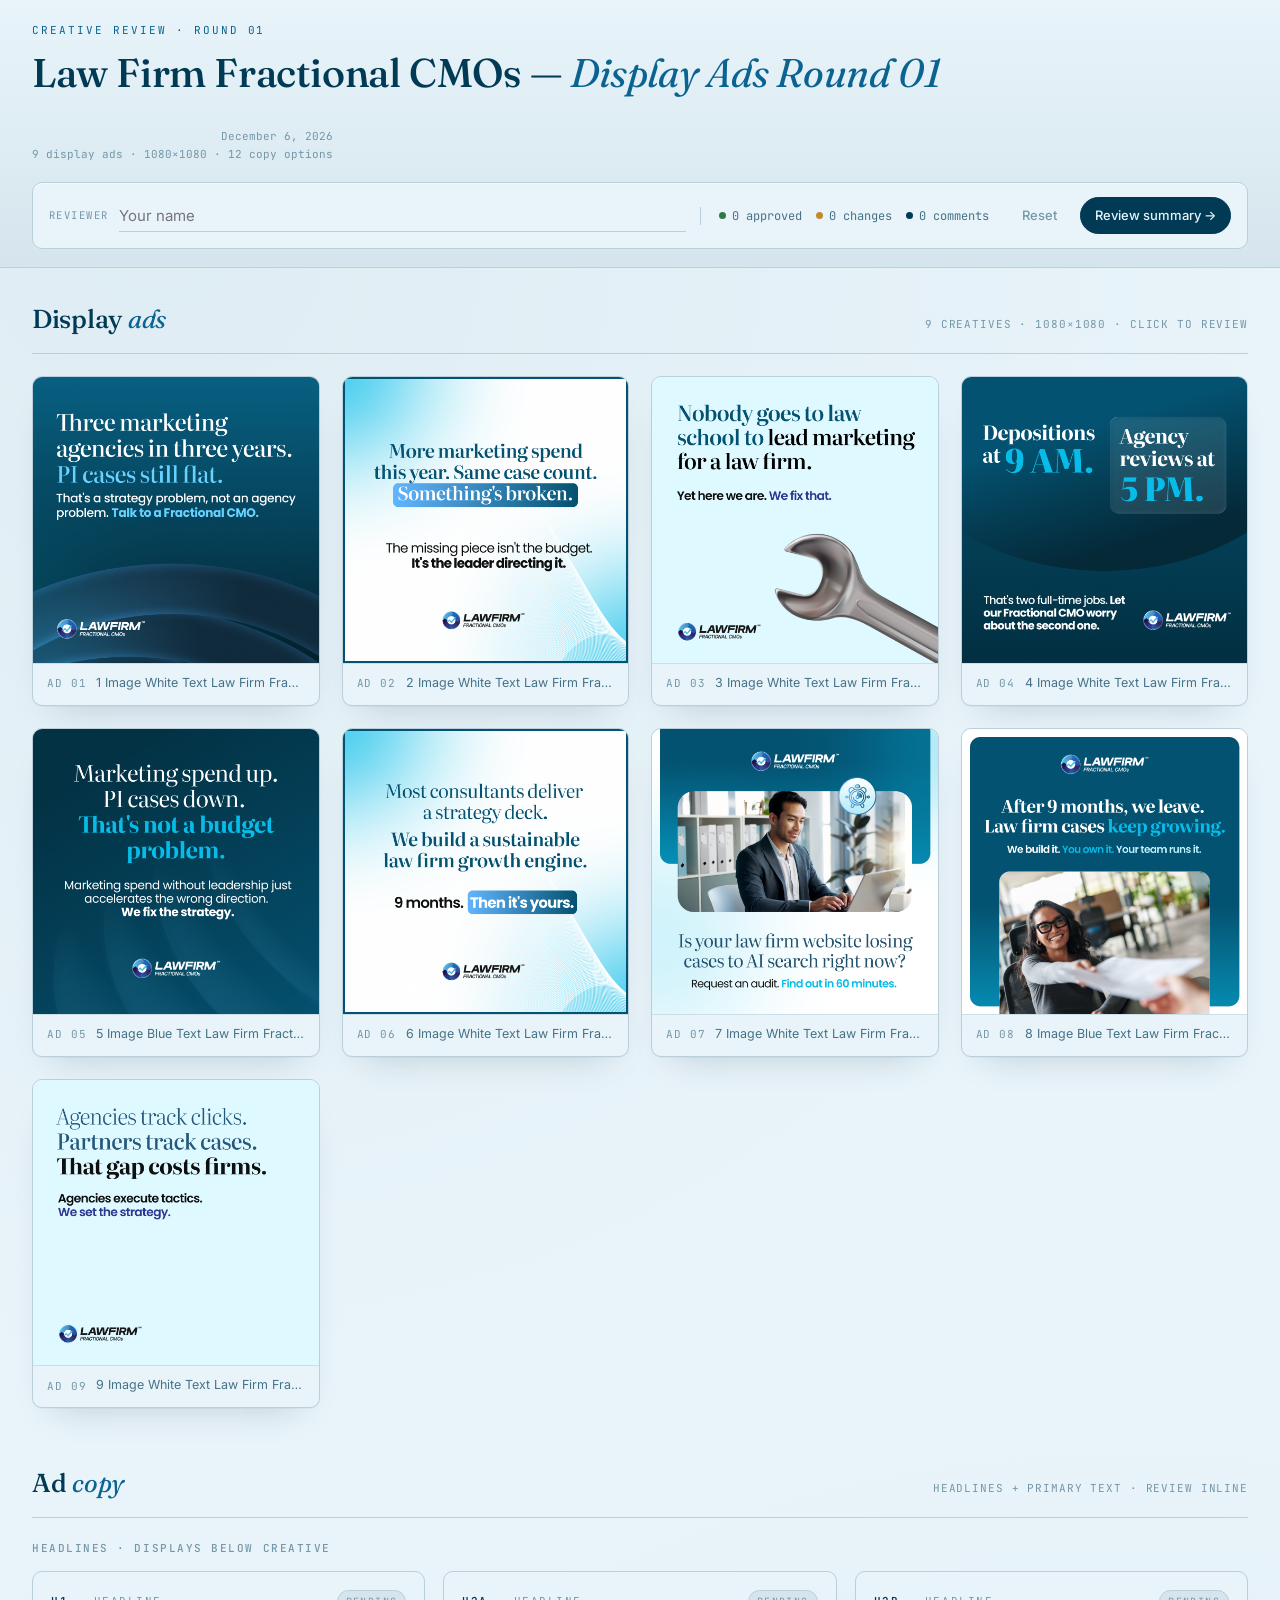
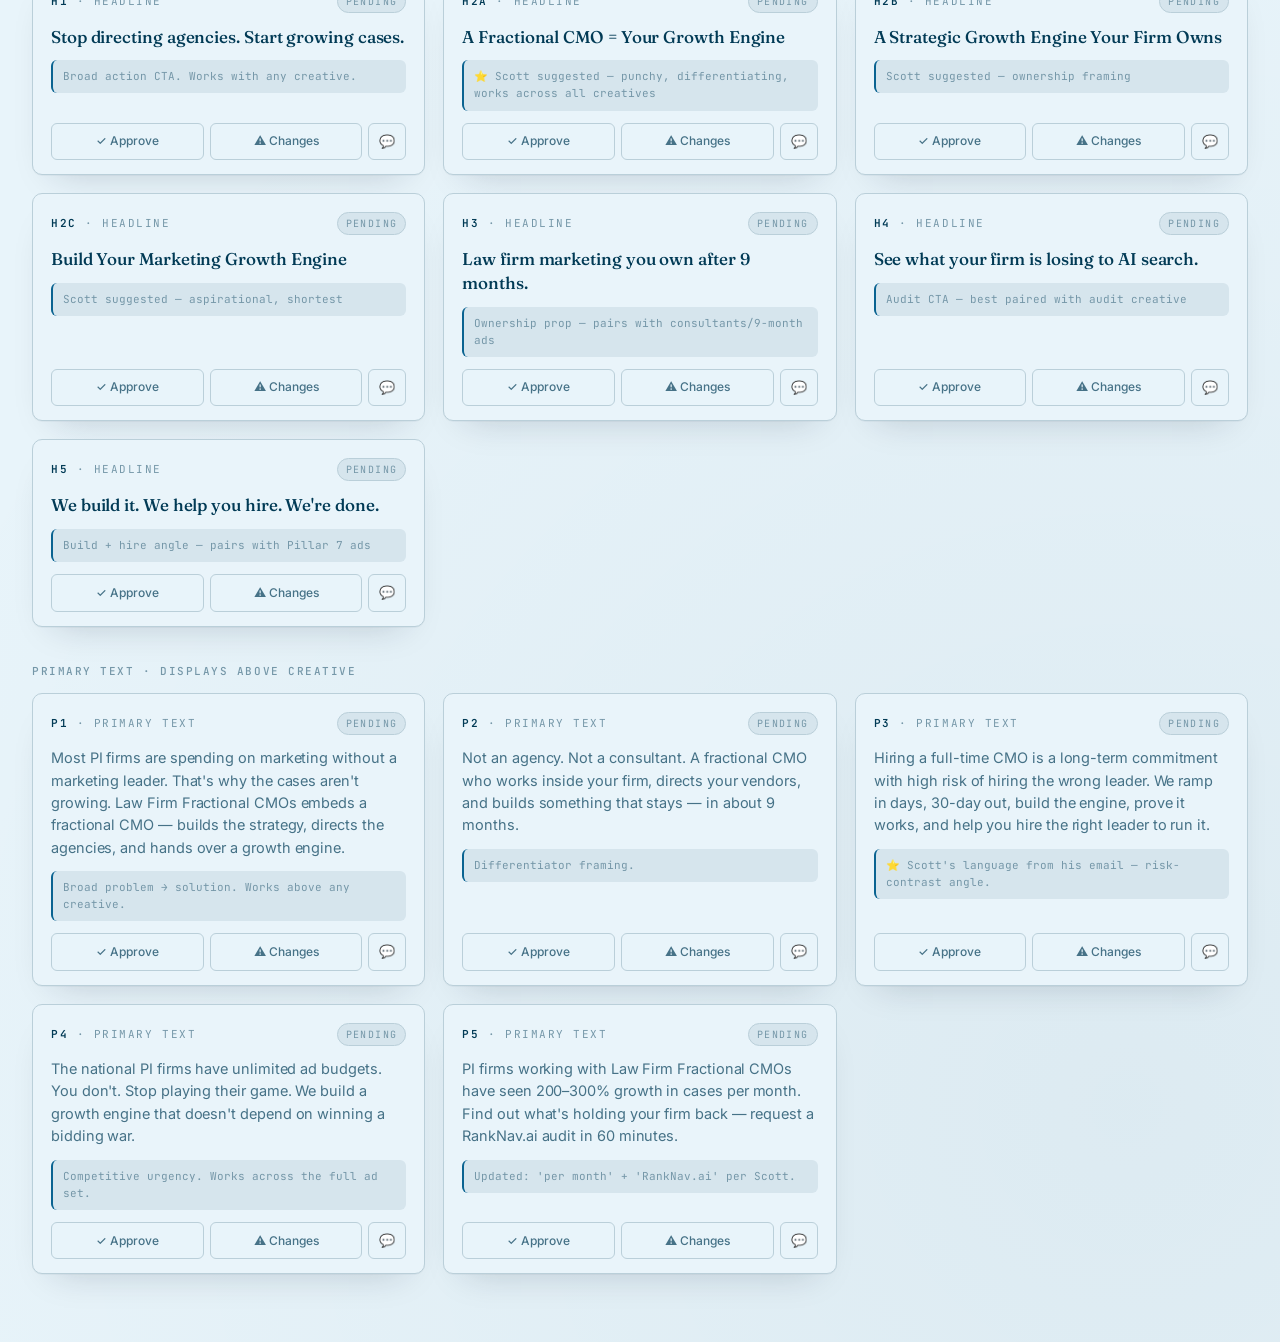
==== Law Firm CMO review page/law-firm-cmo-review-index.html @ 0be4fa4f "Add files via upload" ====
<!doctype html>
<html lang="en">
<head>
<meta charset="utf-8" />
<meta name="viewport" content="width=device-width,initial-scale=1" />
<title>Law Firm Fractional CMOs — Display Ads Round 01 · Creative Review</title>
<link rel="preconnect" href="https://fonts.googleapis.com">
<link rel="preconnect" href="https://fonts.gstatic.com" crossorigin>
<link href="https://fonts.googleapis.com/css2?family=Fraunces:opsz,wght@9..144,400;9..144,500;9..144,600;9..144,700&family=Inter:wght@400;500;600;700&family=JetBrains+Mono:wght@400;500&display=swap" rel="stylesheet">
<link rel="stylesheet" href="tokens.css" />
<style>
  *, *::before, *::after { box-sizing: border-box; }
  html, body { margin: 0; padding: 0; }
  body {
    font-family: var(--font-body);
    color: var(--ink);
    background: var(--bg);
    background-image:
      radial-gradient(circle at 12% 8%, rgba(1,58,85,.04), transparent 40%),
      radial-gradient(circle at 88% 92%, rgba(1,58,85,.05), transparent 45%);
    min-height: 100vh;
    -webkit-font-smoothing: antialiased;
    text-rendering: optimizeLegibility;
    font-size: 15px;
    line-height: 1.5;
  }
  button { font: inherit; color: inherit; cursor: pointer; }
  input, textarea, button { font-family: inherit; }

  /* ─────────────── Header ─────────────── */
  .topbar {
    border-bottom: 1px solid var(--line);
    background: linear-gradient(var(--paper), var(--paper-deep));
    position: sticky; top: 0; z-index: 20;
    backdrop-filter: saturate(120%);
  }
  .topbar-inner {
    max-width: 1280px; margin: 0 auto;
    padding: 22px 32px 18px;
    display: flex; flex-direction: column; gap: 18px;
  }
  .brand-row { display: flex; align-items: baseline; justify-content: space-between; gap: 24px; flex-wrap: wrap; }
  .eyebrow {
    font-family: var(--font-mono);
    font-size: 11px;
    letter-spacing: 0.18em;
    text-transform: uppercase;
    color: var(--teal);
    margin: 0;
  }
  .brand-row h1 {
    font-family: var(--font-display);
    font-weight: 500;
    font-size: clamp(28px, 3.2vw, 40px);
    letter-spacing: -0.01em;
    margin: 4px 0 0;
    color: var(--ink);
  }
  .brand-row h1 em {
    font-style: italic;
    color: var(--teal);
    font-weight: 400;
  }
  .meta {
    font-family: var(--font-mono);
    font-size: 11px;
    color: var(--ink-mute);
    text-align: right;
    line-height: 1.7;
  }
  .meta span { display: block; }

  .reviewer-bar {
    display: flex; gap: 14px; align-items: center;
    flex-wrap: wrap;
    padding: 14px 16px;
    background: var(--surface);
    border: 1px solid var(--line);
    border-radius: var(--radius);
    box-shadow: 0 1px 0 rgba(255,255,255,.5) inset;
  }
  .field {
    display: flex; align-items: center; gap: 10px;
    flex: 1 1 240px; min-width: 0;
  }
  .field label {
    font-family: var(--font-mono);
    font-size: 10.5px;
    letter-spacing: .14em;
    text-transform: uppercase;
    color: var(--ink-mute);
    white-space: nowrap;
  }
  .field input {
    flex: 1; min-width: 0;
    border: 0; outline: 0;
    background: transparent;
    border-bottom: 1px solid var(--line);
    padding: 6px 0;
    font-size: 15px;
    color: var(--ink);
    transition: border-color .15s;
  }
  .field input:focus { border-color: var(--teal); }

  .totals {
    display: flex; align-items: center; gap: 14px;
    font-family: var(--font-mono);
    font-size: 12px;
    color: var(--ink-soft);
    padding: 0 4px;
    border-left: 1px solid var(--line);
    padding-left: 18px;
    flex-wrap: wrap;
  }
  .totals .dot {
    display: inline-block; width: 7px; height: 7px; border-radius: 50%;
    margin-right: 6px; vertical-align: 1px;
  }
  .totals .t-approved .dot { background: var(--status-approved); }
  .totals .t-changes  .dot { background: var(--status-changes); }
  .totals .t-comments .dot { background: var(--ink); }

  .actions { display: flex; gap: 8px; }
  .btn {
    border: 1px solid var(--line);
    background: var(--surface);
    color: var(--ink);
    padding: 8px 14px;
    border-radius: 999px;
    font-size: 13px;
    font-weight: 500;
    transition: background .15s, border-color .15s, transform .05s;
    display: inline-flex; align-items: center; gap: 6px;
  }
  .btn:hover { background: var(--paper-deep); border-color: var(--ink-faint); }
  .btn:active { transform: translateY(1px); }
  .btn.btn-primary {
    background: var(--ink);
    color: var(--paper);
    border-color: var(--ink);
  }
  .btn.btn-primary:hover { background: color-mix(in srgb, var(--ink) 85%, white 15%); }
  .btn.btn-ghost {
    background: transparent;
    border-color: transparent;
    color: var(--ink-mute);
  }
  .btn.btn-ghost:hover { color: var(--ink); background: var(--paper-deep); }

  /* ─────────────── Section headers ─────────────── */
  main { max-width: 1280px; margin: 0 auto; padding: 32px; }
  .section { margin-bottom: 56px; }
  .section:last-child { margin-bottom: 0; }
  .section-head {
    display: flex; align-items: baseline; justify-content: space-between;
    gap: 16px;
    margin-bottom: 22px;
    padding-bottom: 14px;
    border-bottom: 1px solid var(--line);
  }
  .section-head h2 {
    font-family: var(--font-display);
    font-weight: 500;
    font-size: 26px;
    letter-spacing: -0.01em;
    margin: 0;
    color: var(--ink);
  }
  .section-head h2 em { font-style: italic; color: var(--teal); font-weight: 400; }
  .section-head .section-meta {
    font-family: var(--font-mono);
    font-size: 11px;
    color: var(--ink-mute);
    letter-spacing: .08em;
    text-transform: uppercase;
  }
  .subhead {
    font-family: var(--font-mono);
    font-size: 11px;
    letter-spacing: .14em;
    text-transform: uppercase;
    color: var(--ink-mute);
    margin: 0 0 14px;
    font-weight: 500;
  }

  /* ─────────────── Ad grid ─────────────── */
  .grid {
    display: grid;
    grid-template-columns: repeat(auto-fill, minmax(260px, 1fr));
    gap: 22px;
  }
  .card {
    position: relative;
    background: var(--surface);
    border: 1px solid var(--line);
    border-radius: var(--radius);
    overflow: hidden;
    cursor: pointer;
    transition: transform .15s, box-shadow .2s, border-color .15s;
    box-shadow: var(--shadow-card);
  }
  .card:hover { transform: translateY(-2px); border-color: var(--ink-faint); box-shadow: 0 1px 0 rgba(1,58,85,.04), 0 26px 50px -22px rgba(1,58,85,.32); }
  .card .thumb {
    aspect-ratio: 1 / 1;
    background: var(--paper-deep);
    display: block;
    width: 100%;
    object-fit: cover;
  }
  .card .meta-row {
    padding: 10px 14px 12px;
    display: flex; align-items: center; justify-content: space-between;
    gap: 10px;
    border-top: 1px solid var(--line-soft);
  }
  .card .ad-id {
    font-family: var(--font-mono);
    font-size: 11px;
    color: var(--ink-mute);
    letter-spacing: .08em;
  }
  .card .ad-name {
    font-size: 12.5px;
    color: var(--ink-soft);
    overflow: hidden; text-overflow: ellipsis; white-space: nowrap;
    flex: 1;
  }

  .pill {
    position: absolute; top: 10px; right: 10px;
    z-index: 2;
    padding: 5px 10px 5px 9px;
    font-family: var(--font-mono);
    font-size: 10.5px;
    letter-spacing: .12em;
    font-weight: 500;
    border-radius: 999px;
    text-transform: uppercase;
    background: rgba(255,255,255,.92);
    color: var(--ink-mute);
    border: 1px solid rgba(1,58,85,.1);
    backdrop-filter: blur(6px);
    display: inline-flex; align-items: center; gap: 5px;
    box-shadow: 0 2px 8px rgba(1,58,85,.08);
  }
  .pill[data-status="approved"] {
    background: var(--status-approved);
    color: #fff;
    border-color: transparent;
  }
  .pill[data-status="changes"] {
    background: var(--status-changes);
    color: #fff;
    border-color: transparent;
  }
  .pill.pill-comments {
    position: absolute; top: 10px; left: 10px; right: auto;
    background: var(--ink);
    color: var(--paper);
    border-color: transparent;
  }

  /* ─────────────── Copy review cards ─────────────── */
  .copy-grid {
    display: grid;
    grid-template-columns: repeat(auto-fill, minmax(360px, 1fr));
    gap: 18px;
    margin-bottom: 36px;
  }
  .copy-card {
    background: var(--surface);
    border: 1px solid var(--line);
    border-radius: var(--radius);
    padding: 18px 18px 14px;
    display: flex; flex-direction: column;
    gap: 12px;
    box-shadow: var(--shadow-card);
    position: relative;
    transition: border-color .15s, box-shadow .2s;
  }
  .copy-card:hover { border-color: var(--ink-faint); }
  .copy-card[data-status="approved"] { border-color: color-mix(in srgb, var(--status-approved) 50%, var(--line) 50%); }
  .copy-card[data-status="changes"]  { border-color: color-mix(in srgb, var(--status-changes) 60%, var(--line) 40%); }
  .copy-card .cc-head {
    display: flex; align-items: center; justify-content: space-between;
    gap: 10px;
  }
  .copy-card .cc-id {
    font-family: var(--font-mono);
    font-size: 11px;
    color: var(--ink-mute);
    letter-spacing: .14em;
    text-transform: uppercase;
  }
  .copy-card .cc-id strong {
    color: var(--ink);
    font-weight: 600;
  }
  .copy-card .cc-status-mini {
    font-family: var(--font-mono);
    font-size: 10px;
    letter-spacing: .14em;
    text-transform: uppercase;
    padding: 3px 8px;
    border-radius: 999px;
    background: var(--paper-deep);
    color: var(--ink-mute);
    border: 1px solid var(--line);
  }
  .copy-card[data-status="approved"] .cc-status-mini { background: var(--status-approved); color: #fff; border-color: transparent; }
  .copy-card[data-status="changes"] .cc-status-mini { background: var(--status-changes); color: #fff; border-color: transparent; }
  .copy-card .cc-body {
    font-family: var(--font-display);
    font-size: 17px;
    font-weight: 500;
    line-height: 1.4;
    color: var(--ink);
    margin: 0;
    letter-spacing: -0.005em;
  }
  .copy-card[data-kind="primary"] .cc-body {
    font-family: var(--font-body);
    font-size: 14.5px;
    font-weight: 400;
    line-height: 1.55;
    color: var(--ink-soft);
  }
  .copy-card .cc-note {
    font-family: var(--font-mono);
    font-size: 11px;
    color: var(--ink-mute);
    line-height: 1.55;
    padding: 8px 10px;
    background: var(--paper-deep);
    border-radius: var(--radius-sm);
    border-left: 2px solid var(--teal);
  }
  .copy-card .cc-actions {
    display: flex; gap: 6px;
    margin-top: auto;
  }
  .copy-card .cc-actions .toggle {
    flex: 1;
    padding: 8px 8px;
    font-size: 12px;
    border: 1px solid var(--line);
    border-radius: var(--radius-sm);
    background: var(--paper);
    color: var(--ink-soft);
    transition: background .15s, color .15s, border-color .15s;
  }
  .copy-card .cc-actions .toggle:hover { background: var(--paper-deep); }
  .copy-card .cc-actions .toggle.active[data-status="approved"] {
    background: var(--status-approved); color: #fff; border-color: var(--status-approved);
  }
  .copy-card .cc-actions .toggle.active[data-status="changes"] {
    background: var(--status-changes); color: #fff; border-color: var(--status-changes);
  }
  .copy-card .cc-actions .btn-comment {
    flex: 0 0 auto;
    width: 38px;
    padding: 8px 0;
    text-align: center;
    border: 1px solid var(--line);
    border-radius: var(--radius-sm);
    background: var(--paper);
    color: var(--ink-soft);
    font-size: 13px;
    position: relative;
  }
  .copy-card .cc-actions .btn-comment:hover { background: var(--paper-deep); }
  .copy-card .cc-actions .btn-comment .badge {
    position: absolute;
    top: -5px; right: -5px;
    background: var(--ink);
    color: var(--paper);
    font-family: var(--font-mono);
    font-size: 9.5px;
    width: 16px; height: 16px;
    border-radius: 50%;
    display: inline-flex; align-items: center; justify-content: center;
    font-weight: 500;
  }
  .copy-card .cc-composer {
    display: none;
    flex-direction: column;
    gap: 8px;
    margin-top: 4px;
  }
  .copy-card .cc-composer.open { display: flex; }
  .copy-card .cc-comments {
    display: flex; flex-direction: column;
    gap: 6px;
  }
  .copy-card .cc-comments:empty { display: none; }
  .copy-card .cc-comments .comment {
    background: var(--paper);
    border: 1px solid var(--line-soft);
    border-radius: var(--radius-sm);
    padding: 8px 10px;
    font-size: 12.5px;
    line-height: 1.5;
  }
  .copy-card .cc-comments .comment .by {
    font-family: var(--font-mono);
    font-size: 10px;
    letter-spacing: .1em;
    text-transform: uppercase;
    color: var(--ink-mute);
    display: flex; justify-content: space-between; gap: 8px;
    margin-bottom: 3px;
  }
  .copy-card .cc-comments .comment .by .when {
    color: var(--ink-faint);
    text-transform: none;
    letter-spacing: 0;
  }
  .copy-card .cc-comments .comment .body {
    color: var(--ink);
    white-space: pre-wrap;
    word-wrap: break-word;
  }
  .copy-card .cc-composer textarea {
    width: 100%;
    min-height: 60px;
    resize: vertical;
    border: 1px solid var(--line);
    border-radius: var(--radius-sm);
    padding: 8px 10px;
    font-size: 13px;
    color: var(--ink);
    background: var(--paper);
    outline: 0;
    font-family: inherit;
  }
  .copy-card .cc-composer textarea:focus { border-color: var(--teal); }
  .copy-card .cc-composer .cc-composer-row {
    display: flex; justify-content: space-between; align-items: center;
  }
  .copy-card .cc-composer .cc-composer-row .hint {
    font-family: var(--font-mono);
    font-size: 10px;
    color: var(--ink-faint);
  }

  /* ─────────────── Focus view ─────────────── */
  .focus-overlay {
    position: fixed; inset: 0;
    background: rgba(1,28,51,.55);
    backdrop-filter: blur(4px);
    z-index: 50;
    display: none;
    align-items: stretch; justify-content: center;
    padding: 28px;
    overflow: auto;
  }
  .focus-overlay.open { display: flex; }
  .focus {
    background: var(--surface);
    border-radius: var(--radius-lg);
    box-shadow: var(--shadow-pop);
    width: min(1180px, 100%);
    margin: auto;
    display: grid;
    grid-template-columns: 1fr 380px;
    grid-template-rows: auto 1fr;
    overflow: hidden;
    border: 1px solid var(--line);
    max-height: calc(100vh - 56px);
  }
  .focus-nav {
    grid-column: 1 / -1;
    display: flex; align-items: center; justify-content: space-between;
    padding: 14px 20px;
    border-bottom: 1px solid var(--line);
    background: var(--paper-deep);
  }
  .focus-nav .nav-title {
    font-family: var(--font-display);
    font-size: 16px;
    font-weight: 500;
  }
  .focus-nav .nav-title em { font-style: italic; color: var(--teal); font-weight: 400; }
  .focus-nav-buttons { display: flex; gap: 6px; }

  .focus-img-wrap {
    background: var(--paper-deep);
    background-image:
      linear-gradient(45deg, rgba(1,58,85,.04) 25%, transparent 25%),
      linear-gradient(-45deg, rgba(1,58,85,.04) 25%, transparent 25%),
      linear-gradient(45deg, transparent 75%, rgba(1,58,85,.04) 75%),
      linear-gradient(-45deg, transparent 75%, rgba(1,58,85,.04) 75%);
    background-size: 20px 20px;
    background-position: 0 0, 0 10px, 10px -10px, -10px 0;
    display: flex; align-items: center; justify-content: center;
    padding: 24px;
    overflow: auto;
  }
  .focus-img-wrap img {
    max-width: 100%;
    max-height: calc(100vh - 200px);
    width: auto; height: auto;
    object-fit: contain;
    border-radius: 6px;
    box-shadow: 0 14px 40px -16px rgba(1,58,85,.3);
  }

  .panel {
    width: 380px;
    border-left: 1px solid var(--line);
    background: var(--surface);
    display: flex; flex-direction: column;
    min-height: 0;
  }
  .panel-section { padding: 18px 20px; border-bottom: 1px solid var(--line-soft); }
  .panel-section h3 {
    font-family: var(--font-mono);
    font-size: 10.5px;
    letter-spacing: .14em;
    text-transform: uppercase;
    color: var(--ink-mute);
    margin: 0 0 10px;
    font-weight: 500;
  }
  .toggle-row { display: flex; gap: 8px; }
  .toggle {
    flex: 1;
    padding: 11px 10px;
    border: 1px solid var(--line);
    border-radius: var(--radius-sm);
    background: var(--paper);
    color: var(--ink-soft);
    font-size: 13px;
    font-weight: 500;
    transition: background .15s, color .15s, border-color .15s;
    text-align: center;
  }
  .toggle:hover { background: var(--paper-deep); }
  .toggle.active[data-status="approved"] {
    background: var(--status-approved); color: #fff; border-color: var(--status-approved);
  }
  .toggle.active[data-status="changes"] {
    background: var(--status-changes); color: #fff; border-color: var(--status-changes);
  }

  .comments {
    flex: 1; overflow-y: auto;
    padding: 18px 20px;
    display: flex; flex-direction: column; gap: 14px;
    border-bottom: 1px solid var(--line-soft);
  }
  .empty {
    color: var(--ink-faint);
    font-style: italic;
    font-family: var(--font-display);
    font-size: 14px;
    text-align: center;
    padding: 18px 0;
  }
  .comment {
    background: var(--paper);
    border: 1px solid var(--line-soft);
    border-radius: var(--radius-sm);
    padding: 10px 12px;
    font-size: 13.5px;
    line-height: 1.5;
    position: relative;
  }
  .comment .by {
    font-family: var(--font-mono);
    font-size: 10.5px;
    letter-spacing: .1em;
    color: var(--ink-mute);
    margin-bottom: 4px;
    text-transform: uppercase;
    display: flex; justify-content: space-between; gap: 8px;
  }
  .comment .by .when { color: var(--ink-faint); text-transform: none; letter-spacing: 0; }
  .comment .body { color: var(--ink); white-space: pre-wrap; word-wrap: break-word; }

  .composer { padding: 14px 20px 16px; }
  .composer textarea {
    width: 100%;
    min-height: 80px;
    resize: vertical;
    border: 1px solid var(--line);
    border-radius: var(--radius-sm);
    padding: 10px 12px;
    font-size: 13.5px;
    color: var(--ink);
    background: var(--paper);
    outline: 0;
    transition: border-color .15s;
    font-family: inherit;
  }
  .composer textarea:focus { border-color: var(--teal); }
  .composer-row {
    display: flex; align-items: center; justify-content: space-between;
    margin-top: 10px;
  }
  .composer-hint {
    font-family: var(--font-mono);
    font-size: 10.5px;
    color: var(--ink-faint);
    letter-spacing: .05em;
  }

  /* ─────────────── Modal (summary) ─────────────── */
  .modal-overlay {
    position: fixed; inset: 0;
    background: rgba(1,28,51,.55);
    backdrop-filter: blur(4px);
    z-index: 60;
    display: none;
    align-items: center; justify-content: center;
    padding: 28px;
  }
  .modal-overlay.open { display: flex; }
  .modal {
    background: var(--surface);
    border: 1px solid var(--line);
    border-radius: var(--radius-lg);
    box-shadow: var(--shadow-pop);
    width: min(760px, 100%);
    max-height: calc(100vh - 56px);
    display: flex; flex-direction: column;
    overflow: hidden;
  }
  .modal-head {
    padding: 22px 26px 18px;
    border-bottom: 1px solid var(--line);
    background: var(--paper-deep);
  }
  .modal-head .eyebrow { margin-bottom: 4px; }
  .modal-head h2 {
    font-family: var(--font-display);
    font-size: 28px;
    font-weight: 500;
    margin: 0;
    letter-spacing: -0.01em;
  }
  .modal-head h2 em { font-style: italic; color: var(--teal); font-weight: 400; }
  .modal-head .summary-stats {
    margin-top: 10px;
    font-family: var(--font-mono);
    font-size: 12px;
    color: var(--ink-soft);
    display: flex; gap: 18px; flex-wrap: wrap;
  }

  .modal-body {
    overflow-y: auto;
    padding: 8px 0;
    flex: 1;
  }
  .modal-subhead {
    font-family: var(--font-mono);
    font-size: 10.5px;
    letter-spacing: .14em;
    text-transform: uppercase;
    color: var(--ink-mute);
    margin: 14px 26px 4px;
    padding-top: 12px;
    border-top: 1px solid var(--line-soft);
    font-weight: 500;
  }
  .modal-subhead:first-child { border-top: 0; padding-top: 0; margin-top: 8px; }
  .summary-item {
    display: grid;
    grid-template-columns: 64px 1fr;
    gap: 16px;
    padding: 14px 26px;
    border-bottom: 1px solid var(--line-soft);
  }
  .summary-item.copy-summary {
    grid-template-columns: 1fr;
  }
  .summary-item:last-child { border-bottom: 0; }
  .summary-item .thumb-mini {
    width: 64px; height: 64px;
    border-radius: var(--radius-sm);
    object-fit: cover;
    border: 1px solid var(--line);
    background: var(--paper-deep);
  }
  .summary-item .si-head {
    display: flex; align-items: center; gap: 10px;
    margin-bottom: 6px;
    flex-wrap: wrap;
  }
  .summary-item .si-id {
    font-family: var(--font-mono);
    font-size: 11px;
    color: var(--ink-mute);
    letter-spacing: .08em;
  }
  .summary-item .si-text {
    font-size: 13.5px;
    color: var(--ink-soft);
    margin-bottom: 4px;
    font-family: var(--font-display);
    font-style: italic;
    line-height: 1.4;
  }
  .si-status {
    padding: 3px 8px;
    border-radius: 999px;
    font-family: var(--font-mono);
    font-size: 10px;
    letter-spacing: .14em;
    text-transform: uppercase;
    font-weight: 500;
  }
  .si-status[data-status="approved"] { background: var(--status-approved); color: #fff; }
  .si-status[data-status="changes"]  { background: var(--status-changes); color: #fff; }
  .si-status[data-status="pending"]  { background: var(--paper-deep); color: var(--ink-mute); border: 1px solid var(--line); }
  .si-comments {
    margin: 6px 0 0;
    padding: 0;
    list-style: none;
    display: flex; flex-direction: column; gap: 6px;
  }
  .si-comments li {
    font-size: 13px;
    color: var(--ink-soft);
    padding-left: 12px;
    border-left: 2px solid var(--teal-soft);
    line-height: 1.5;
    font-style: italic;
    font-family: var(--font-display);
  }
  .si-empty {
    color: var(--ink-faint);
    font-size: 13px;
    font-style: italic;
    font-family: var(--font-display);
  }

  .modal-foot {
    padding: 16px 26px;
    border-top: 1px solid var(--line);
    background: var(--paper-deep);
    display: flex; gap: 8px; align-items: center;
    flex-wrap: wrap;
  }
  .modal-foot .spacer { flex: 1; }

  .send-btn { position: relative; }
  .send-btn[data-state="sending"] { opacity: .8; cursor: wait; }
  .send-btn[data-state="success"] { background: var(--status-approved); border-color: var(--status-approved); color: #fff; }
  .send-btn[data-state="error"] { background: var(--red); border-color: var(--red); color: #fff; }
  .send-btn[disabled] { opacity: .4; cursor: not-allowed; }

  .toast {
    position: fixed;
    bottom: 24px; left: 50%;
    transform: translateX(-50%) translateY(20px);
    background: var(--ink);
    color: var(--paper);
    padding: 10px 16px;
    border-radius: 999px;
    font-size: 13px;
    box-shadow: var(--shadow-pop);
    opacity: 0; pointer-events: none;
    transition: opacity .2s, transform .2s;
    z-index: 100;
  }
  .toast.show { opacity: 1; transform: translateX(-50%) translateY(0); }

  /* Stack focus view under 1100px */
  @media (max-width: 1100px) {
    .focus {
      grid-template-columns: 1fr;
      max-height: none;
    }
    .panel {
      width: 100%;
      border-left: 0;
      border-top: 1px solid var(--line);
    }
    .focus-img-wrap img { max-height: 60vh; }
  }
  @media (max-width: 640px) {
    main { padding: 20px; }
    .topbar-inner { padding: 18px 20px; }
    .grid { grid-template-columns: repeat(auto-fill, minmax(160px, 1fr)); gap: 14px; }
    .totals { border-left: 0; padding-left: 0; }
    .copy-grid { grid-template-columns: 1fr; }
  }

  /* small svg icon */
  .icn { width: 14px; height: 14px; flex: none; }
</style>
</head>
<body>

<header class="topbar">
  <div class="topbar-inner">
    <div class="brand-row">
      <div>
        <p class="eyebrow">Creative Review · Round 01</p>
        <h1>Law Firm Fractional CMOs —<em> Display Ads Round 01</em></h1>
      </div>
      <div class="meta">
        <span id="meta-date"></span>
        <span>9 display ads · 1080×1080 · 12 copy options</span>
      </div>
    </div>

    <div class="reviewer-bar">
      <div class="field">
        <label for="reviewer">Reviewer</label>
        <input id="reviewer" type="text" placeholder="Your name" autocomplete="name" />
      </div>
      <div class="totals" id="totals">
        <span class="t-approved"><span class="dot"></span><span id="t-approved">0</span> approved</span>
        <span class="t-changes"><span class="dot"></span><span id="t-changes">0</span> changes</span>
        <span class="t-comments"><span class="dot"></span><span id="t-comments">0</span> comments</span>
      </div>
      <div class="actions">
        <button class="btn btn-ghost" id="btn-reset">Reset</button>
        <button class="btn btn-primary" id="btn-summary">Review summary →</button>
      </div>
    </div>
  </div>
</header>

<main>
  <section class="section">
    <div class="section-head">
      <h2>Display <em>ads</em></h2>
      <span class="section-meta">9 creatives · 1080×1080 · click to review</span>
    </div>
    <div class="grid" id="grid"></div>
  </section>

  <section class="section">
    <div class="section-head">
      <h2>Ad <em>copy</em></h2>
      <span class="section-meta">Headlines + primary text · review inline</span>
    </div>

    <h3 class="subhead">Headlines · displays below creative</h3>
    <div class="copy-grid" id="copy-grid-headlines"></div>

    <h3 class="subhead">Primary text · displays above creative</h3>
    <div class="copy-grid" id="copy-grid-primary"></div>
  </section>
</main>

<!-- Focus view -->
<div class="focus-overlay" id="focus-overlay" role="dialog" aria-modal="true" aria-labelledby="focus-title">
  <div class="focus" id="focus">
    <div class="focus-nav">
      <div class="nav-title" id="focus-title">Ad <em id="focus-count">— / —</em></div>
      <div class="focus-nav-buttons">
        <button class="btn" id="focus-prev">← Prev</button>
        <button class="btn" id="focus-all">All ads</button>
        <button class="btn" id="focus-next">Next →</button>
      </div>
    </div>
    <div class="focus-img-wrap">
      <img id="focus-img" alt="" />
    </div>
    <aside class="panel">
      <div class="panel-section">
        <h3>Status</h3>
        <div class="toggle-row">
          <button class="toggle" data-status="approved" id="toggle-approved">✓ Approve</button>
          <button class="toggle" data-status="changes"  id="toggle-changes">⚠ Request Changes</button>
        </div>
      </div>
      <div class="comments" id="comments"></div>
      <div class="composer">
        <textarea id="composer-text" placeholder="Add a comment…"></textarea>
        <div class="composer-row">
          <span class="composer-hint">⌘/Ctrl + Enter to post</span>
          <button class="btn btn-primary" id="btn-post">Post</button>
        </div>
      </div>
    </aside>
  </div>
</div>

<!-- Summary modal -->
<div class="modal-overlay" id="modal-overlay" role="dialog" aria-modal="true" aria-labelledby="modal-title">
  <div class="modal">
    <div class="modal-head">
      <p class="eyebrow">Review summary</p>
      <h2 id="modal-title">Law Firm Fractional CMOs —<em> Display Ads Round 01</em></h2>
      <div class="summary-stats" id="summary-stats"></div>
    </div>
    <div class="modal-body" id="modal-body"></div>
    <div class="modal-foot">
      <button class="btn" id="btn-download">Download .txt</button>
      <button class="btn" id="btn-copy">Copy to clipboard</button>
      <span class="spacer"></span>
      <button class="btn" id="btn-close">Close</button>
      <button class="btn btn-primary send-btn" id="btn-send" data-state="idle">Send to FlyTech</button>
    </div>
  </div>
</div>

<div class="toast" id="toast"></div>

<script>
/* ──────────────────────────────────────────────────────────
   Ad + Copy Review
   ────────────────────────────────────────────────────────── */
const PROJECT_TITLE = "Law Firm Fractional CMOs — Display Ads Round 01";
const PROJECT_SLUG  = "law-firm-fractional-cmos-display-ads";
const STORAGE_KEY   = `${PROJECT_SLUG}_review_v1`;
const REVIEWER_KEY  = `${PROJECT_SLUG}_reviewer`;

// Feedback email destination via Formsubmit.co (no secret token required)
const FEEDBACK_EMAIL = "andrew.epps@flytechinc.com";

const ADS = [
  { id: "01", src: "ads/01.png", name: "1 Image White Text Law Firm Fractional CMOs - Display Ads - 04.29.26" },
  { id: "02", src: "ads/02.png", name: "2 Image White Text Law Firm Fractional CMOs - Display Ads - 04.29.26" },
  { id: "03", src: "ads/03.png", name: "3 Image White Text Law Firm Fractional CMOs - Display Ads - 04.29.26" },
  { id: "04", src: "ads/04.png", name: "4 Image White Text Law Firm Fractional CMOs - Display Ads - 04.29.26" },
  { id: "05", src: "ads/05.png", name: "5 Image Blue Text Law Firm Fractional CMOs - Display Ads - 04.29.26" },
  { id: "06", src: "ads/06.png", name: "6 Image White Text Law Firm Fractional CMOs - Display Ads - 04.29.26" },
  { id: "07", src: "ads/07.png", name: "7 Image White Text Law Firm Fractional CMOs - Display Ads - 04.29.26" },
  { id: "08", src: "ads/08.png", name: "8 Image Blue Text Law Firm Fractional CMOs - Display Ads - 04.29.26" },
  { id: "09", src: "ads/09.png", name: "9 Image White Text Law Firm Fractional CMOs - Display Ads - 04.29.26" },
];

const COPY = [
  // Headlines
  { id: "H1",  kind: "headline", label: "H1",  text: "Stop directing agencies. Start growing cases.", note: "Broad action CTA. Works with any creative." },
  { id: "H2a", kind: "headline", label: "H2a", text: "A Fractional CMO = Your Growth Engine", note: "⭐ Scott suggested — punchy, differentiating, works across all creatives" },
  { id: "H2b", kind: "headline", label: "H2b", text: "A Strategic Growth Engine Your Firm Owns", note: "Scott suggested — ownership framing" },
  { id: "H2c", kind: "headline", label: "H2c", text: "Build Your Marketing Growth Engine", note: "Scott suggested — aspirational, shortest" },
  { id: "H3",  kind: "headline", label: "H3",  text: "Law firm marketing you own after 9 months.", note: "Ownership prop — pairs with consultants/9-month ads" },
  { id: "H4",  kind: "headline", label: "H4",  text: "See what your firm is losing to AI search.", note: "Audit CTA — best paired with audit creative" },
  { id: "H5",  kind: "headline", label: "H5",  text: "We build it. We help you hire. We're done.", note: "Build + hire angle — pairs with Pillar 7 ads" },
  // Primary text
  { id: "P1", kind: "primary", label: "P1", text: "Most PI firms are spending on marketing without a marketing leader. That's why the cases aren't growing. Law Firm Fractional CMOs embeds a fractional CMO — builds the strategy, directs the agencies, and hands over a growth engine.", note: "Broad problem → solution. Works above any creative." },
  { id: "P2", kind: "primary", label: "P2", text: "Not an agency. Not a consultant. A fractional CMO who works inside your firm, directs your vendors, and builds something that stays — in about 9 months.", note: "Differentiator framing." },
  { id: "P3", kind: "primary", label: "P3", text: "Hiring a full-time CMO is a long-term commitment with high risk of hiring the wrong leader. We ramp in days, 30-day out, build the engine, prove it works, and help you hire the right leader to run it.", note: "⭐ Scott's language from his email — risk-contrast angle." },
  { id: "P4", kind: "primary", label: "P4", text: "The national PI firms have unlimited ad budgets. You don't. Stop playing their game. We build a growth engine that doesn't depend on winning a bidding war.", note: "Competitive urgency. Works across the full ad set." },
  { id: "P5", kind: "primary", label: "P5", text: "PI firms working with Law Firm Fractional CMOs have seen 200–300% growth in cases per month. Find out what's holding your firm back — request a RankNav.ai audit in 60 minutes.", note: "Updated: 'per month' + 'RankNav.ai' per Scott." },
];

/* ───── State ───── */
let state = loadState();
let reviewer = localStorage.getItem(REVIEWER_KEY) || "";
let focusIdx = -1;

function adKey(id)  { return `ad:${id}`; }
function copyKey(id){ return `copy:${id}`; }
function allItems() {
  return [
    ...ADS.map(a => ({ key: adKey(a.id), kind: "ad", ref: a })),
    ...COPY.map(c => ({ key: copyKey(c.id), kind: "copy", ref: c })),
  ];
}

function loadState() {
  try {
    const raw = localStorage.getItem(STORAGE_KEY);
    const parsed = raw ? JSON.parse(raw) : {};
    [...ADS.map(a => adKey(a.id)), ...COPY.map(c => copyKey(c.id))].forEach(k => {
      if (!parsed[k]) parsed[k] = { status: null, comments: [] };
    });
    return parsed;
  } catch { return makeBlankState(); }
}
function makeBlankState() {
  const s = {};
  ADS.forEach(a => s[adKey(a.id)] = { status: null, comments: [] });
  COPY.forEach(c => s[copyKey(c.id)] = { status: null, comments: [] });
  return s;
}
function saveState() { localStorage.setItem(STORAGE_KEY, JSON.stringify(state)); }

/* ───── Render: header ───── */
function renderTotals() {
  let approved = 0, changes = 0, comments = 0;
  for (const id in state) {
    if (state[id].status === "approved") approved++;
    if (state[id].status === "changes")  changes++;
    comments += state[id].comments.length;
  }
  document.getElementById("t-approved").textContent = approved;
  document.getElementById("t-changes").textContent  = changes;
  document.getElementById("t-comments").textContent = comments;
}

document.getElementById("meta-date").textContent =
  new Date().toLocaleDateString(undefined, { year: "numeric", month: "long", day: "numeric" });

const reviewerInput = document.getElementById("reviewer");
reviewerInput.value = reviewer;
reviewerInput.addEventListener("input", () => {
  reviewer = reviewerInput.value.trim();
  localStorage.setItem(REVIEWER_KEY, reviewer);
  refreshSendButton();
  refreshPostButton();
});

document.getElementById("btn-reset").addEventListener("click", () => {
  if (!confirm("Reset all statuses and comments for this batch?")) return;
  state = makeBlankState();
  saveState();
  renderGrid();
  renderCopyGrids();
  renderTotals();
  if (focusIdx >= 0) renderFocus();
  toast("Review reset");
});

document.getElementById("btn-summary").addEventListener("click", openSummary);

/* ───── Render: ad grid ───── */
function renderGrid() {
  const grid = document.getElementById("grid");
  grid.innerHTML = "";
  ADS.forEach((ad, idx) => {
    const s = state[adKey(ad.id)];
    const card = document.createElement("article");
    card.className = "card";
    card.tabIndex = 0;
    card.setAttribute("data-ad-id", ad.id);

    let pillHTML = "";
    if (s.status === "approved") {
      pillHTML = `<span class="pill" data-status="approved">✓ Approved</span>`;
    } else if (s.status === "changes") {
      pillHTML = `<span class="pill" data-status="changes">⚠ Changes</span>`;
    }
    if (s.comments.length > 0) {
      pillHTML += `<span class="pill pill-comments">${s.comments.length} ${s.comments.length === 1 ? 'note' : 'notes'}</span>`;
    }

    card.innerHTML = `
      ${pillHTML}
      <img class="thumb" src="${ad.src}" alt="${escapeHtml(ad.name)}" loading="lazy" />
      <div class="meta-row">
        <span class="ad-id">AD&nbsp;${ad.id}</span>
        <span class="ad-name">${escapeHtml(ad.name)}</span>
      </div>
    `;
    card.addEventListener("click", () => openFocus(idx));
    card.addEventListener("keydown", e => {
      if (e.key === "Enter" || e.key === " ") { e.preventDefault(); openFocus(idx); }
    });
    grid.appendChild(card);
  });
}

/* ───── Render: copy grids ───── */
function renderCopyGrids() {
  renderCopyGrid("copy-grid-headlines", COPY.filter(c => c.kind === "headline"));
  renderCopyGrid("copy-grid-primary",   COPY.filter(c => c.kind === "primary"));
}

function renderCopyGrid(containerId, items) {
  const root = document.getElementById(containerId);
  root.innerHTML = "";
  items.forEach(c => {
    const s = state[copyKey(c.id)];
    const card = document.createElement("article");
    card.className = "copy-card";
    card.setAttribute("data-kind", c.kind);
    if (s.status) card.setAttribute("data-status", s.status);
    card.setAttribute("data-copy-id", c.id);

    const statusLabel = s.status === "approved" ? "Approved"
                      : s.status === "changes"  ? "Changes"
                      : "Pending";

    const commentBadge = s.comments.length > 0
      ? `<span class="badge">${s.comments.length}</span>`
      : "";

    card.innerHTML = `
      <div class="cc-head">
        <span class="cc-id"><strong>${escapeHtml(c.label)}</strong> · ${c.kind === "headline" ? "Headline" : "Primary text"}</span>
        <span class="cc-status-mini">${statusLabel}</span>
      </div>
      <p class="cc-body">${escapeHtml(c.text)}</p>
      <div class="cc-note">${escapeHtml(c.note)}</div>
      <div class="cc-comments"></div>
      <div class="cc-actions">
        <button class="toggle ${s.status === "approved" ? "active" : ""}" data-status="approved" data-action="approve">✓ Approve</button>
        <button class="toggle ${s.status === "changes" ? "active" : ""}"  data-status="changes"  data-action="changes">⚠ Changes</button>
        <button class="btn-comment" data-action="comment" title="Add comment">💬${commentBadge}</button>
      </div>
      <div class="cc-composer">
        <textarea placeholder="Add a comment about ${escapeHtml(c.label)}…"></textarea>
        <div class="cc-composer-row">
          <span class="hint">⌘/Ctrl + Enter to post</span>
          <button class="btn btn-primary" data-action="post">Post</button>
        </div>
      </div>
    `;

    // Render existing comments
    const commentsEl = card.querySelector(".cc-comments");
    s.comments.forEach(cmt => {
      const el = document.createElement("div");
      el.className = "comment";
      el.innerHTML = `
        <div class="by">
          <span>${escapeHtml(cmt.author || "Unnamed reviewer")}</span>
          <span class="when">${formatTime(cmt.ts)}</span>
        </div>
        <div class="body">${escapeHtml(cmt.text)}</div>
      `;
      commentsEl.appendChild(el);
    });

    // Wire up actions
    const approveBtn = card.querySelector('[data-action="approve"]');
    const changesBtn = card.querySelector('[data-action="changes"]');
    const commentBtn = card.querySelector('[data-action="comment"]');
    const composerEl = card.querySelector('.cc-composer');
    const ta         = composerEl.querySelector('textarea');
    const postBtn    = composerEl.querySelector('[data-action="post"]');

    approveBtn.addEventListener("click", () => toggleCopyStatus(c.id, "approved"));
    changesBtn.addEventListener("click", () => toggleCopyStatus(c.id, "changes"));
    commentBtn.addEventListener("click", () => {
      composerEl.classList.toggle("open");
      if (composerEl.classList.contains("open")) ta.focus();
    });

    const submit = () => postCopyComment(c.id, ta);
    postBtn.addEventListener("click", submit);
    ta.addEventListener("keydown", e => {
      if ((e.metaKey || e.ctrlKey) && e.key === "Enter") { e.preventDefault(); submit(); }
    });

    function refresh() {
      const hasName = !!reviewerInput.value.trim();
      postBtn.disabled = !hasName;
      postBtn.title = hasName ? "" : "Add your reviewer name above to post";
    }
    reviewerInput.addEventListener("input", refresh);
    refresh();

    root.appendChild(card);
  });
}

function toggleCopyStatus(id, st) {
  const key = copyKey(id);
  state[key].status = state[key].status === st ? null : st;
  saveState();
  renderTotals();
  renderCopyGrids();
}

function postCopyComment(id, ta) {
  const text = ta.value.trim();
  if (!text) return;
  const author = reviewerInput.value.trim();
  if (!author) {
    reviewerInput.focus();
    toast("Add your name to post a comment");
    return;
  }
  state[copyKey(id)].comments.push({ text, author, ts: Date.now() });
  saveState();
  renderTotals();
  renderCopyGrids();
}

/* ───── Focus view (ads only) ───── */
const focusOverlay = document.getElementById("focus-overlay");
function openFocus(idx) {
  focusIdx = idx;
  renderFocus();
  focusOverlay.classList.add("open");
  document.body.style.overflow = "hidden";
}
function closeFocus() {
  focusOverlay.classList.remove("open");
  document.body.style.overflow = "";
  focusIdx = -1;
}
function renderFocus() {
  const ad = ADS[focusIdx];
  const s  = state[adKey(ad.id)];
  document.getElementById("focus-img").src = ad.src;
  document.getElementById("focus-img").alt = ad.name;
  document.getElementById("focus-count").textContent = `${ad.id} · ${ad.name}`;

  ["approved", "changes"].forEach(st => {
    const btn = document.getElementById(`toggle-${st}`);
    btn.classList.toggle("active", s.status === st);
  });

  const list = document.getElementById("comments");
  list.innerHTML = "";
  if (s.comments.length === 0) {
    list.innerHTML = `<div class="empty">No comments yet — type below to add one.</div>`;
  } else {
    s.comments.forEach((c) => {
      const el = document.createElement("div");
      el.className = "comment";
      el.innerHTML = `
        <div class="by">
          <span>${escapeHtml(c.author || "Unnamed reviewer")}</span>
          <span class="when">${formatTime(c.ts)}</span>
        </div>
        <div class="body">${escapeHtml(c.text)}</div>
      `;
      list.appendChild(el);
    });
    list.scrollTop = list.scrollHeight;
  }

  document.getElementById("composer-text").value = "";
}

document.getElementById("focus-prev").addEventListener("click", () => {
  if (focusIdx > 0) { focusIdx--; renderFocus(); }
});
document.getElementById("focus-next").addEventListener("click", () => {
  if (focusIdx < ADS.length - 1) { focusIdx++; renderFocus(); }
});
document.getElementById("focus-all").addEventListener("click", closeFocus);

document.getElementById("toggle-approved").addEventListener("click", () => toggleStatus("approved"));
document.getElementById("toggle-changes").addEventListener("click",  () => toggleStatus("changes"));
function toggleStatus(st) {
  const ad = ADS[focusIdx];
  const key = adKey(ad.id);
  state[key].status = state[key].status === st ? null : st;
  saveState();
  renderTotals();
  renderGrid();
  renderFocus();
}

const composer = document.getElementById("composer-text");
document.getElementById("btn-post").addEventListener("click", postComment);
composer.addEventListener("keydown", e => {
  if ((e.metaKey || e.ctrlKey) && e.key === "Enter") {
    e.preventDefault();
    postComment();
  }
});
function postComment() {
  const text = composer.value.trim();
  if (!text) return;
  const author = reviewerInput.value.trim();
  if (!author) {
    reviewerInput.focus();
    toast("Add your name to post a comment");
    return;
  }
  const ad = ADS[focusIdx];
  state[adKey(ad.id)].comments.push({ text, author, ts: Date.now() });
  saveState();
  renderTotals();
  renderGrid();
  renderFocus();
}

function refreshPostButton() {
  const postBtn = document.getElementById("btn-post");
  const hasName = !!reviewerInput.value.trim();
  postBtn.disabled = !hasName;
  postBtn.title = hasName ? "" : "Add your reviewer name above to post";
}
reviewerInput.addEventListener("input", refreshPostButton);
refreshPostButton();

document.addEventListener("keydown", e => {
  if (focusOverlay.classList.contains("open")) {
    if (e.key === "Escape") closeFocus();
    if (e.target.tagName === "TEXTAREA" || e.target.tagName === "INPUT") return;
    if (e.key === "ArrowLeft"  && focusIdx > 0) { focusIdx--; renderFocus(); }
    if (e.key === "ArrowRight" && focusIdx < ADS.length - 1) { focusIdx++; renderFocus(); }
  }
});

focusOverlay.addEventListener("click", e => {
  if (e.target === focusOverlay) closeFocus();
});

/* ───── Summary modal ───── */
const modalOverlay = document.getElementById("modal-overlay");
function openSummary() {
  let approved = 0, changes = 0, pending = 0, comments = 0;
  allItems().forEach(({ key }) => {
    const s = state[key];
    if (s.status === "approved") approved++;
    else if (s.status === "changes") changes++;
    else pending++;
    comments += s.comments.length;
  });
  document.getElementById("summary-stats").innerHTML = `
    <span>${approved} approved</span>
    <span>${changes} changes</span>
    <span>${pending} pending</span>
    <span>${comments} comments</span>
  `;

  const body = document.getElementById("modal-body");
  body.innerHTML = "";

  // Ads
  const adsHead = document.createElement("div");
  adsHead.className = "modal-subhead";
  adsHead.textContent = "Display ads";
  body.appendChild(adsHead);
  ADS.forEach(ad => {
    const s = state[adKey(ad.id)];
    const status = s.status || "pending";
    const item = document.createElement("div");
    item.className = "summary-item";
    item.innerHTML = `
      <img class="thumb-mini" src="${ad.src}" alt="" />
      <div>
        <div class="si-head">
          <span class="si-id">AD&nbsp;${ad.id}</span>
          <span class="si-status" data-status="${status}">${status}</span>
          <span style="font-size:12.5px;color:var(--ink-soft);">${escapeHtml(ad.name)}</span>
        </div>
        ${
          s.comments.length === 0
            ? `<div class="si-empty">No comments.</div>`
            : `<ul class="si-comments">${s.comments.map(c => `<li>"${escapeHtml(c.text)}" <span style="opacity:.6;font-style:normal;font-family:var(--font-mono);font-size:10.5px;">— ${escapeHtml(c.author||'Unnamed reviewer')}</span></li>`).join("")}</ul>`
        }
      </div>
    `;
    body.appendChild(item);
  });

  // Copy
  const copyHead = document.createElement("div");
  copyHead.className = "modal-subhead";
  copyHead.textContent = "Ad copy — headlines + primary text";
  body.appendChild(copyHead);
  COPY.forEach(c => {
    const s = state[copyKey(c.id)];
    const status = s.status || "pending";
    const item = document.createElement("div");
    item.className = "summary-item copy-summary";
    item.innerHTML = `
      <div>
        <div class="si-head">
          <span class="si-id">${escapeHtml(c.label)} · ${c.kind === "headline" ? "HEADLINE" : "PRIMARY"}</span>
          <span class="si-status" data-status="${status}">${status}</span>
        </div>
        <div class="si-text">"${escapeHtml(c.text)}"</div>
        ${
          s.comments.length === 0
            ? `<div class="si-empty">No comments.</div>`
            : `<ul class="si-comments">${s.comments.map(c2 => `<li>"${escapeHtml(c2.text)}" <span style="opacity:.6;font-style:normal;font-family:var(--font-mono);font-size:10.5px;">— ${escapeHtml(c2.author||'Unnamed reviewer')}</span></li>`).join("")}</ul>`
        }
      </div>
    `;
    body.appendChild(item);
  });

  refreshSendButton();
  modalOverlay.classList.add("open");
  document.body.style.overflow = "hidden";
}
function closeSummary() {
  modalOverlay.classList.remove("open");
  document.body.style.overflow = "";
}
document.getElementById("btn-close").addEventListener("click", closeSummary);
modalOverlay.addEventListener("click", e => { if (e.target === modalOverlay) closeSummary(); });

/* ───── Plain-text export ───── */
function buildPlainText() {
  const lines = [];
  lines.push(`🎨 Creative review — ${PROJECT_TITLE}`);
  lines.push(`Reviewer: ${reviewer || "(unspecified)"} · ${new Date().toLocaleString()}`);
  let approved = 0, changes = 0, pending = 0, comments = 0;
  allItems().forEach(({ key }) => {
    const s = state[key];
    if (s.status === "approved") approved++;
    else if (s.status === "changes") changes++;
    else pending++;
    comments += s.comments.length;
  });
  lines.push(`${approved} approved · ${changes} changes · ${pending} pending · ${comments} comments`);
  lines.push("");
  lines.push("── DISPLAY ADS ────────────────────────────────");
  ADS.forEach(ad => {
    const s = state[adKey(ad.id)];
    const status = s.status || "pending";
    const emoji = status === "approved" ? "✅" : status === "changes" ? "⚠️" : "⏳";
    lines.push(`${emoji}  AD ${ad.id} — ${ad.name}  [${status.toUpperCase()}]`);
    if (s.comments.length === 0) {
      lines.push("   (no comments)");
    } else {
      s.comments.forEach(c => {
        lines.push(`   > ${c.text}  — ${c.author || "Unnamed reviewer"}`);
      });
    }
    lines.push("");
  });

  lines.push("── HEADLINES ──────────────────────────────────");
  COPY.filter(c => c.kind === "headline").forEach(c => {
    const s = state[copyKey(c.id)];
    const status = s.status || "pending";
    const emoji = status === "approved" ? "✅" : status === "changes" ? "⚠️" : "⏳";
    lines.push(`${emoji}  ${c.label} — "${c.text}"  [${status.toUpperCase()}]`);
    if (s.comments.length === 0) {
      lines.push("   (no comments)");
    } else {
      s.comments.forEach(c2 => {
        lines.push(`   > ${c2.text}  — ${c2.author || "Unnamed reviewer"}`);
      });
    }
    lines.push("");
  });

  lines.push("── PRIMARY TEXT ───────────────────────────────");
  COPY.filter(c => c.kind === "primary").forEach(c => {
    const s = state[copyKey(c.id)];
    const status = s.status || "pending";
    const emoji = status === "approved" ? "✅" : status === "changes" ? "⚠️" : "⏳";
    lines.push(`${emoji}  ${c.label} — [${status.toUpperCase()}]`);
    lines.push(`   "${c.text}"`);
    if (s.comments.length === 0) {
      lines.push("   (no comments)");
    } else {
      s.comments.forEach(c2 => {
        lines.push(`   > ${c2.text}  — ${c2.author || "Unnamed reviewer"}`);
      });
    }
    lines.push("");
  });

  return lines.join("\n");
}

document.getElementById("btn-download").addEventListener("click", () => {
  const text = buildPlainText();
  const blob = new Blob([text], { type: "text/plain" });
  const url  = URL.createObjectURL(blob);
  const a    = document.createElement("a");
  a.href = url;
  a.download = `${PROJECT_SLUG}-review-${new Date().toISOString().slice(0,10)}.txt`;
  document.body.appendChild(a); a.click(); a.remove();
  URL.revokeObjectURL(url);
  toast("Downloaded review .txt");
});

document.getElementById("btn-copy").addEventListener("click", async () => {
  const text = buildPlainText();
  try {
    await navigator.clipboard.writeText(text);
    toast("Copied to clipboard");
  } catch {
    const ta = document.createElement("textarea");
    ta.value = text;
    document.body.appendChild(ta);
    ta.select();
    document.execCommand("copy");
    ta.remove();
    toast("Copied to clipboard");
  }
});

/* ───── Slack send ───── */
const sendBtn = document.getElementById("btn-send");
function refreshSendButton() {
  const st = sendBtn.dataset.state;
  if (st === "sending" || st === "success") return;
  sendBtn.disabled = !reviewer.trim();
  sendBtn.textContent = sendBtn.disabled ? "Add reviewer name to send" : "Send to FlyTech";
}

function escMrkdwn(s) {
  return String(s == null ? "" : s)
    .replace(/&/g, "&amp;")
    .replace(/</g, "&lt;")
    .replace(/>/g, "&gt;");
}
function truncate(s, max) {
  s = String(s == null ? "" : s);
  return s.length <= max ? s : s.slice(0, max - 1) + "…";
}

function buildSlackBlocks() {
  let approved = 0, changes = 0, pending = 0, comments = 0;
  allItems().forEach(({ key }) => {
    const s = state[key];
    if (s.status === "approved") approved++;
    else if (s.status === "changes") changes++;
    else pending++;
    comments += s.comments.length;
  });

  const blocks = [];

  blocks.push({
    type: "header",
    text: {
      type: "plain_text",
      text: truncate(`🎨 Creative review — ${PROJECT_TITLE}`, 150),
      emoji: true
    }
  });
  blocks.push({
    type: "context",
    elements: [
      { type: "mrkdwn", text: `*Reviewer:* ${escMrkdwn(reviewer) || "_unspecified_"}` },
      { type: "mrkdwn", text: `*${escMrkdwn(new Date().toLocaleString())}*` },
      { type: "mrkdwn", text: `${approved} ✅ · ${changes} ⚠️ · ${pending} ⏳ · ${comments} 💬` }
    ]
  });
  blocks.push({ type: "divider" });

  // Display ads
  let adsHeaderPushed = false;
  ADS.forEach(ad => {
    const s = state[adKey(ad.id)];
    const status = s.status || "pending";
    if (status === "pending" && s.comments.length === 0) return;
    if (!adsHeaderPushed) {
      blocks.push({ type: "section", text: { type: "mrkdwn", text: "*── DISPLAY ADS ──*" } });
      adsHeaderPushed = true;
    }
    const emoji = status === "approved" ? "✅" : status === "changes" ? "⚠️" : "⏳";
    let text = `*${emoji} AD ${ad.id} — ${escMrkdwn(ad.name)}*  \`${status.toUpperCase()}\``;
    if (s.comments.length > 0) {
      const quotes = s.comments
        .map(c => `> ${escMrkdwn(c.text)} _— ${escMrkdwn(c.author || "Unnamed reviewer")}_`)
        .join("\n");
      text += `\n${quotes}`;
    }
    text = truncate(text, 3000);
    blocks.push({ type: "section", text: { type: "mrkdwn", text } });
  });

  // Headlines
  let hHeaderPushed = false;
  COPY.filter(c => c.kind === "headline").forEach(c => {
    const s = state[copyKey(c.id)];
    const status = s.status || "pending";
    if (status === "pending" && s.comments.length === 0) return;
    if (!hHeaderPushed) {
      blocks.push({ type: "section", text: { type: "mrkdwn", text: "*── HEADLINES ──*" } });
      hHeaderPushed = true;
    }
    const emoji = status === "approved" ? "✅" : status === "changes" ? "⚠️" : "⏳";
    let text = `*${emoji} ${escMrkdwn(c.label)}*  \`${status.toUpperCase()}\`\n> ${escMrkdwn(c.text)}`;
    if (s.comments.length > 0) {
      const quotes = s.comments
        .map(c2 => `• ${escMrkdwn(c2.text)} _— ${escMrkdwn(c2.author || "Unnamed reviewer")}_`)
        .join("\n");
      text += `\n${quotes}`;
    }
    text = truncate(text, 3000);
    blocks.push({ type: "section", text: { type: "mrkdwn", text } });
  });

  // Primary text
  let pHeaderPushed = false;
  COPY.filter(c => c.kind === "primary").forEach(c => {
    const s = state[copyKey(c.id)];
    const status = s.status || "pending";
    if (status === "pending" && s.comments.length === 0) return;
    if (!pHeaderPushed) {
      blocks.push({ type: "section", text: { type: "mrkdwn", text: "*── PRIMARY TEXT ──*" } });
      pHeaderPushed = true;
    }
    const emoji = status === "approved" ? "✅" : status === "changes" ? "⚠️" : "⏳";
    let text = `*${emoji} ${escMrkdwn(c.label)}*  \`${status.toUpperCase()}\`\n> ${escMrkdwn(c.text)}`;
    if (s.comments.length > 0) {
      const quotes = s.comments
        .map(c2 => `• ${escMrkdwn(c2.text)} _— ${escMrkdwn(c2.author || "Unnamed reviewer")}_`)
        .join("\n");
      text += `\n${quotes}`;
    }
    text = truncate(text, 3000);
    blocks.push({ type: "section", text: { type: "mrkdwn", text } });
  });

  if (blocks.length <= 50) return [blocks];

  const head = blocks.slice(0, 3);
  const tail = [];
  const middle = blocks.slice(3);
  const chunks = [];
  const perChunkBudget = 50 - head.length;
  for (let i = 0; i < middle.length; i += perChunkBudget) {
    const slice = middle.slice(i, i + perChunkBudget);
    if (i === 0) chunks.push([...head, ...slice]);
    else chunks.push(slice);
  }
  return chunks;
}

function buildEmailBody() {
  let approved = 0, changes = 0, pending = 0, comments = 0;
  allItems().forEach(({ key }) => {
    const s = state[key];
    if (s.status === "approved") approved++;
    else if (s.status === "changes") changes++;
    else pending++;
    comments += s.comments.length;
  });

  let lines = [];
  lines.push(`Creative Review — ${PROJECT_TITLE}`);
  lines.push(`Reviewer: ${reviewer || "unspecified"}`);
  lines.push(`Date: ${new Date().toLocaleString()}`);
  lines.push(`Summary: ${approved} approved · ${changes} needs changes · ${pending} pending · ${comments} comments`);
  lines.push("");

  // Display ads
  let adsHeader = false;
  ADS.forEach(ad => {
    const s = state[adKey(ad.id)];
    const status = s.status || "pending";
    if (status === "pending" && s.comments.length === 0) return;
    if (!adsHeader) { lines.push("── DISPLAY ADS ──"); adsHeader = true; }
    const icon = status === "approved" ? "✅" : status === "changes" ? "⚠️" : "⏳";
    lines.push(`${icon} AD ${ad.id} — ${ad.name} [${status.toUpperCase()}]`);
    s.comments.forEach(c => lines.push(`  • "${c.text}" — ${c.author || "Unnamed reviewer"}`));
  });
  if (adsHeader) lines.push("");

  // Headlines
  let hHeader = false;
  COPY.filter(c => c.kind === "headline").forEach(c => {
    const s = state[copyKey(c.id)];
    const status = s.status || "pending";
    if (status === "pending" && s.comments.length === 0) return;
    if (!hHeader) { lines.push("── HEADLINES ──"); hHeader = true; }
    const icon = status === "approved" ? "✅" : status === "changes" ? "⚠️" : "⏳";
    lines.push(`${icon} ${c.label} [${status.toUpperCase()}]: "${c.text}"`);
    s.comments.forEach(c2 => lines.push(`  • "${c2.text}" — ${c2.author || "Unnamed reviewer"}`));
  });
  if (hHeader) lines.push("");

  // Primary text
  let pHeader = false;
  COPY.filter(c => c.kind === "primary").forEach(c => {
    const s = state[copyKey(c.id)];
    const status = s.status || "pending";
    if (status === "pending" && s.comments.length === 0) return;
    if (!pHeader) { lines.push("── PRIMARY TEXT ──"); pHeader = true; }
    const icon = status === "approved" ? "✅" : status === "changes" ? "⚠️" : "⏳";
    lines.push(`${icon} ${c.label} [${status.toUpperCase()}]: "${c.text}"`);
    s.comments.forEach(c2 => lines.push(`  • "${c2.text}" — ${c2.author || "Unnamed reviewer"}`));
  });

  return lines.join("\n");
}

sendBtn.addEventListener("click", async () => {
  if (sendBtn.disabled) return;
  const cur = sendBtn.dataset.state;
  if (cur === "sending" || cur === "success") return;

  sendBtn.dataset.state = "sending";
  sendBtn.textContent = "Sending…";
  sendBtn.disabled = true;

  try {
    const body = buildEmailBody();
    const response = await fetch(`https://formsubmit.co/ajax/${FEEDBACK_EMAIL}`, {
      method: "POST",
      headers: { "Content-Type": "application/json", "Accept": "application/json" },
      body: JSON.stringify({
        _subject: `Creative Review: ${PROJECT_TITLE} — ${reviewer || "Unspecified reviewer"}`,
        message: body,
        _template: "table"
      })
    });
    const result = await response.json();
    if (!response.ok || result.success === "false") {
      throw new Error(`Formsubmit responded: ${JSON.stringify(result)}`);
    }

    sendBtn.dataset.state = "success";
    sendBtn.textContent = "Sent ✓";
    setTimeout(() => {
      sendBtn.dataset.state = "idle";
      refreshSendButton();
    }, 4000);
  } catch (err) {
    console.error(err);
    sendBtn.dataset.state = "error";
    sendBtn.textContent = "Failed — retry";
    setTimeout(() => {
      sendBtn.dataset.state = "idle";
      refreshSendButton();
    }, 3000);
  }
});

/* ───── helpers ───── */
function escapeHtml(s) {
  return String(s).replace(/[&<>"']/g, c => ({
    "&": "&amp;", "<": "&lt;", ">": "&gt;", '"': "&quot;", "'": "&#39;"
  }[c]));
}
function formatTime(ts) {
  const d = new Date(ts);
  return d.toLocaleString(undefined, { month: "short", day: "numeric", hour: "numeric", minute: "2-digit" });
}
let toastTimer;
function toast(msg) {
  const el = document.getElementById("toast");
  el.textContent = msg;
  el.classList.add("show");
  clearTimeout(toastTimer);
  toastTimer = setTimeout(() => el.classList.remove("show"), 1800);
}

/* ───── boot ───── */
renderGrid();
renderCopyGrids();
renderTotals();
refreshSendButton();
</script>
</body>
</html>
---- Law Firm CMO review page/tokens.css ----
:root {
  /* Paper-stock cream / ink-navy palette */
  --paper: #f5efe4;
  --paper-deep: #ece4d4;
  --paper-line: #d9cfba;
  --ink: #0e1c33;
  --ink-soft: #36465f;
  --ink-mute: #6b7791;
  --ink-faint: #9aa3b8;

  --teal: #1f7a78;
  --teal-soft: #2f9a96;
  --gold: #c08a2e;
  --gold-soft: #e0a94a;
  --green: #2f7a4a;
  --green-soft: #4aa46d;
  --red: #a23b2c;

  /* Roles */
  --bg: var(--paper);
  --surface: #fbf7ee;
  --surface-2: #f0e9da;
  --line: var(--paper-line);
  --line-soft: #e3dac6;

  --status-approved: var(--green);
  --status-changes: var(--gold);
  --status-pending: var(--ink);

  --shadow-card: 0 1px 0 rgba(14,28,51,.04), 0 18px 36px -22px rgba(14,28,51,.22);
  --shadow-pop: 0 30px 80px -30px rgba(14,28,51,.45), 0 2px 0 rgba(14,28,51,.05);

  --radius: 10px;
  --radius-sm: 6px;
  --radius-lg: 16px;

  --font-display: "Fraunces", "Times New Roman", serif;
  --font-body: "Inter", system-ui, -apple-system, "Segoe UI", sans-serif;
  --font-mono: "JetBrains Mono", ui-monospace, "SFMono-Regular", Menlo, monospace;
}

/* Client palette — auto-extracted from ad attachments at build time */
:root {
  --client-ink: #013A55;     /* extracted dominant dark — deep navy/teal */
  --client-accent: #0A6391;  /* extracted dominant accent — medium blue */
  --client-bg: #E8F4FA;      /* extracted dominant background — pale cyan */

  /* Re-map the chrome tokens to the client palette */
  --ink: var(--client-ink);
  --teal: var(--client-accent);
  --teal-soft: color-mix(in srgb, var(--client-accent) 80%, white 20%);
  --paper: var(--client-bg);
  --paper-deep: color-mix(in srgb, var(--client-bg) 92%, var(--client-ink) 8%);
  --paper-line: color-mix(in srgb, var(--client-bg) 80%, var(--client-ink) 20%);
  --bg: var(--paper);
  --surface: color-mix(in srgb, var(--client-bg) 96%, white 4%);
  --surface-2: var(--paper-deep);
  --line: var(--paper-line);
  --line-soft: color-mix(in srgb, var(--client-bg) 88%, var(--client-ink) 12%);
  --status-pending: var(--client-ink);
  --ink-soft: color-mix(in srgb, var(--client-ink) 70%, var(--client-bg) 30%);
  --ink-mute: color-mix(in srgb, var(--client-ink) 50%, var(--client-bg) 50%);
  --ink-faint: color-mix(in srgb, var(--client-ink) 35%, var(--client-bg) 65%);
}
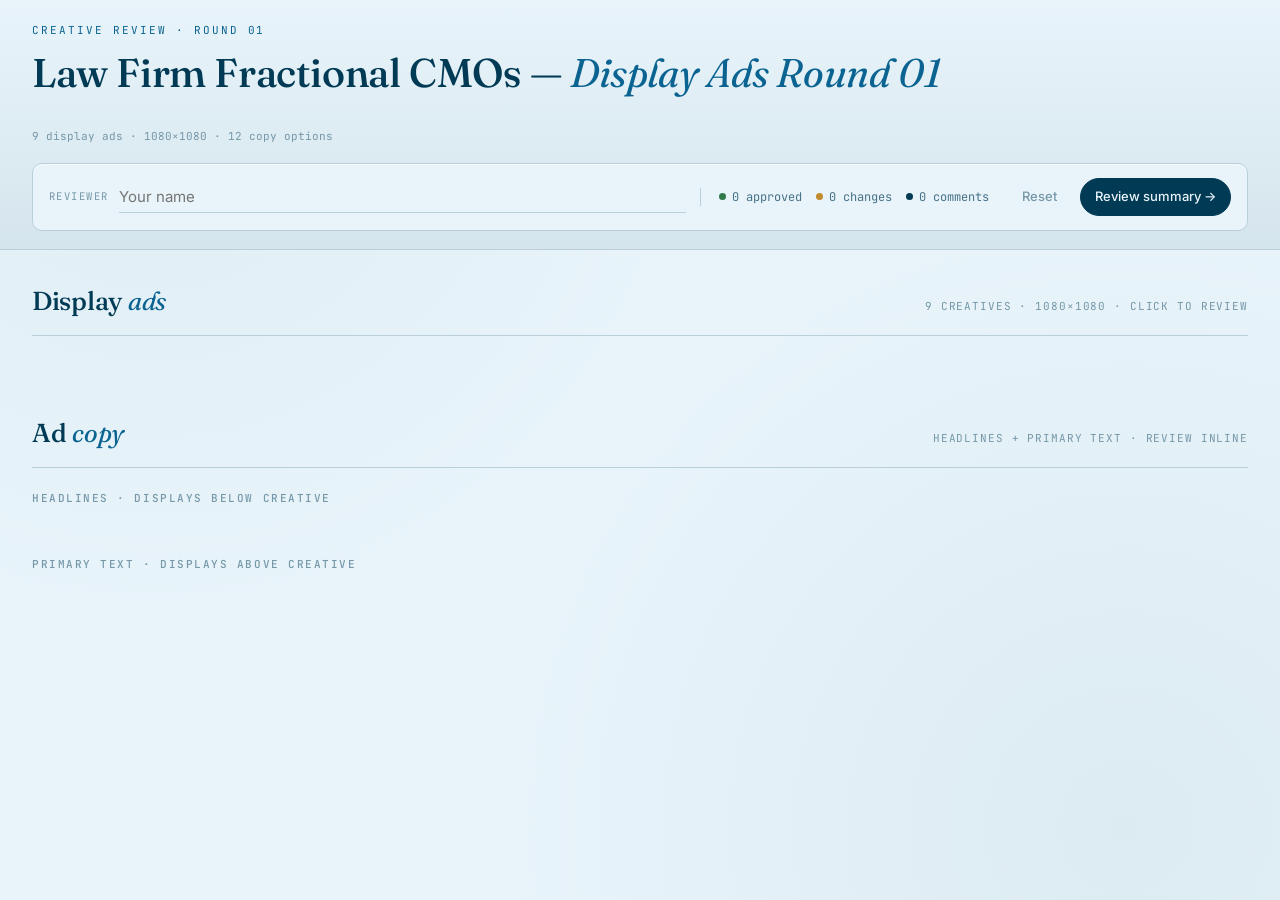
==== commit 5ee83a69: "Update law-firm-cmo-review-index.html" ====
--- a/Law Firm CMO review page/law-firm-cmo-review-index.html
+++ b/Law Firm CMO review page/law-firm-cmo-review-index.html
@@ -914,8 +914,8 @@
 const STORAGE_KEY   = `${PROJECT_SLUG}_review_v1`;
 const REVIEWER_KEY  = `${PROJECT_SLUG}_reviewer`;
 
-// Feedback email destination via Formsubmit.co (no secret token required)
-const FEEDBACK_EMAIL = "andrew.epps@flytechinc.com";
+// Web3Forms access key (public key, safe to include in client-side code)
+const WEB3FORMS_KEY = "e34085f7-6a1b-4697-941d-1638b403cbea";
 
 const ADS = [
   { id: "01", src: "ads/01.png", name: "1 Image White Text Law Firm Fractional CMOs - Display Ads - 04.29.26" },
@@ -1159,12 +1159,7 @@
 function postCopyComment(id, ta) {
   const text = ta.value.trim();
   if (!text) return;
-  const author = reviewerInput.value.trim();
-  if (!author) {
-    reviewerInput.focus();
-    toast("Add your name to post a comment");
-    return;
-  }
+  const author = reviewerInput.value.trim() || "Anonymous";
   state[copyKey(id)].comments.push({ text, author, ts: Date.now() });
   saveState();
   renderTotals();
@@ -1250,19 +1245,7 @@
 function postComment() {
   const text = composer.value.trim();
   if (!text) return;
-  const author = reviewerInput.value.trim();
-  if (!author) {
-    reviewerInput.focus();
-    toast("Add your name to post a comment");
-    return;
-  }
-  const ad = ADS[focusIdx];
-  state[adKey(ad.id)].comments.push({ text, author, ts: Date.now() });
-  saveState();
-  renderTotals();
-  renderGrid();
-  renderFocus();
-}
+const author = reviewerInput.value.trim() || "Anonymous";
 
 function refreshPostButton() {
   const postBtn = document.getElementById("btn-post");
@@ -1473,8 +1456,8 @@
 function refreshSendButton() {
   const st = sendBtn.dataset.state;
   if (st === "sending" || st === "success") return;
-  sendBtn.disabled = !reviewer.trim();
-  sendBtn.textContent = sendBtn.disabled ? "Add reviewer name to send" : "Send to FlyTech";
+  sendBtn.disabled = false;
+  sendBtn.textContent = "Send to FlyTech";
 }
 
 function escMrkdwn(s) {
@@ -1668,18 +1651,18 @@
 
   try {
     const body = buildEmailBody();
-    const response = await fetch(`https://formsubmit.co/ajax/${FEEDBACK_EMAIL}`, {
+    const response = await fetch("https://api.web3forms.com/submit", {
       method: "POST",
       headers: { "Content-Type": "application/json", "Accept": "application/json" },
       body: JSON.stringify({
-        _subject: `Creative Review: ${PROJECT_TITLE} — ${reviewer || "Unspecified reviewer"}`,
-        message: body,
-        _template: "table"
+        access_key: WEB3FORMS_KEY,
+        subject: `Creative Review: ${PROJECT_TITLE} — ${reviewer || "Unspecified reviewer"}`,
+        message: body
       })
     });
     const result = await response.json();
-    if (!response.ok || result.success === "false") {
-      throw new Error(`Formsubmit responded: ${JSON.stringify(result)}`);
+    if (!response.ok || result.success === false) {
+      throw new Error(`Web3Forms responded: ${JSON.stringify(result)}`);
     }
 
     sendBtn.dataset.state = "success";
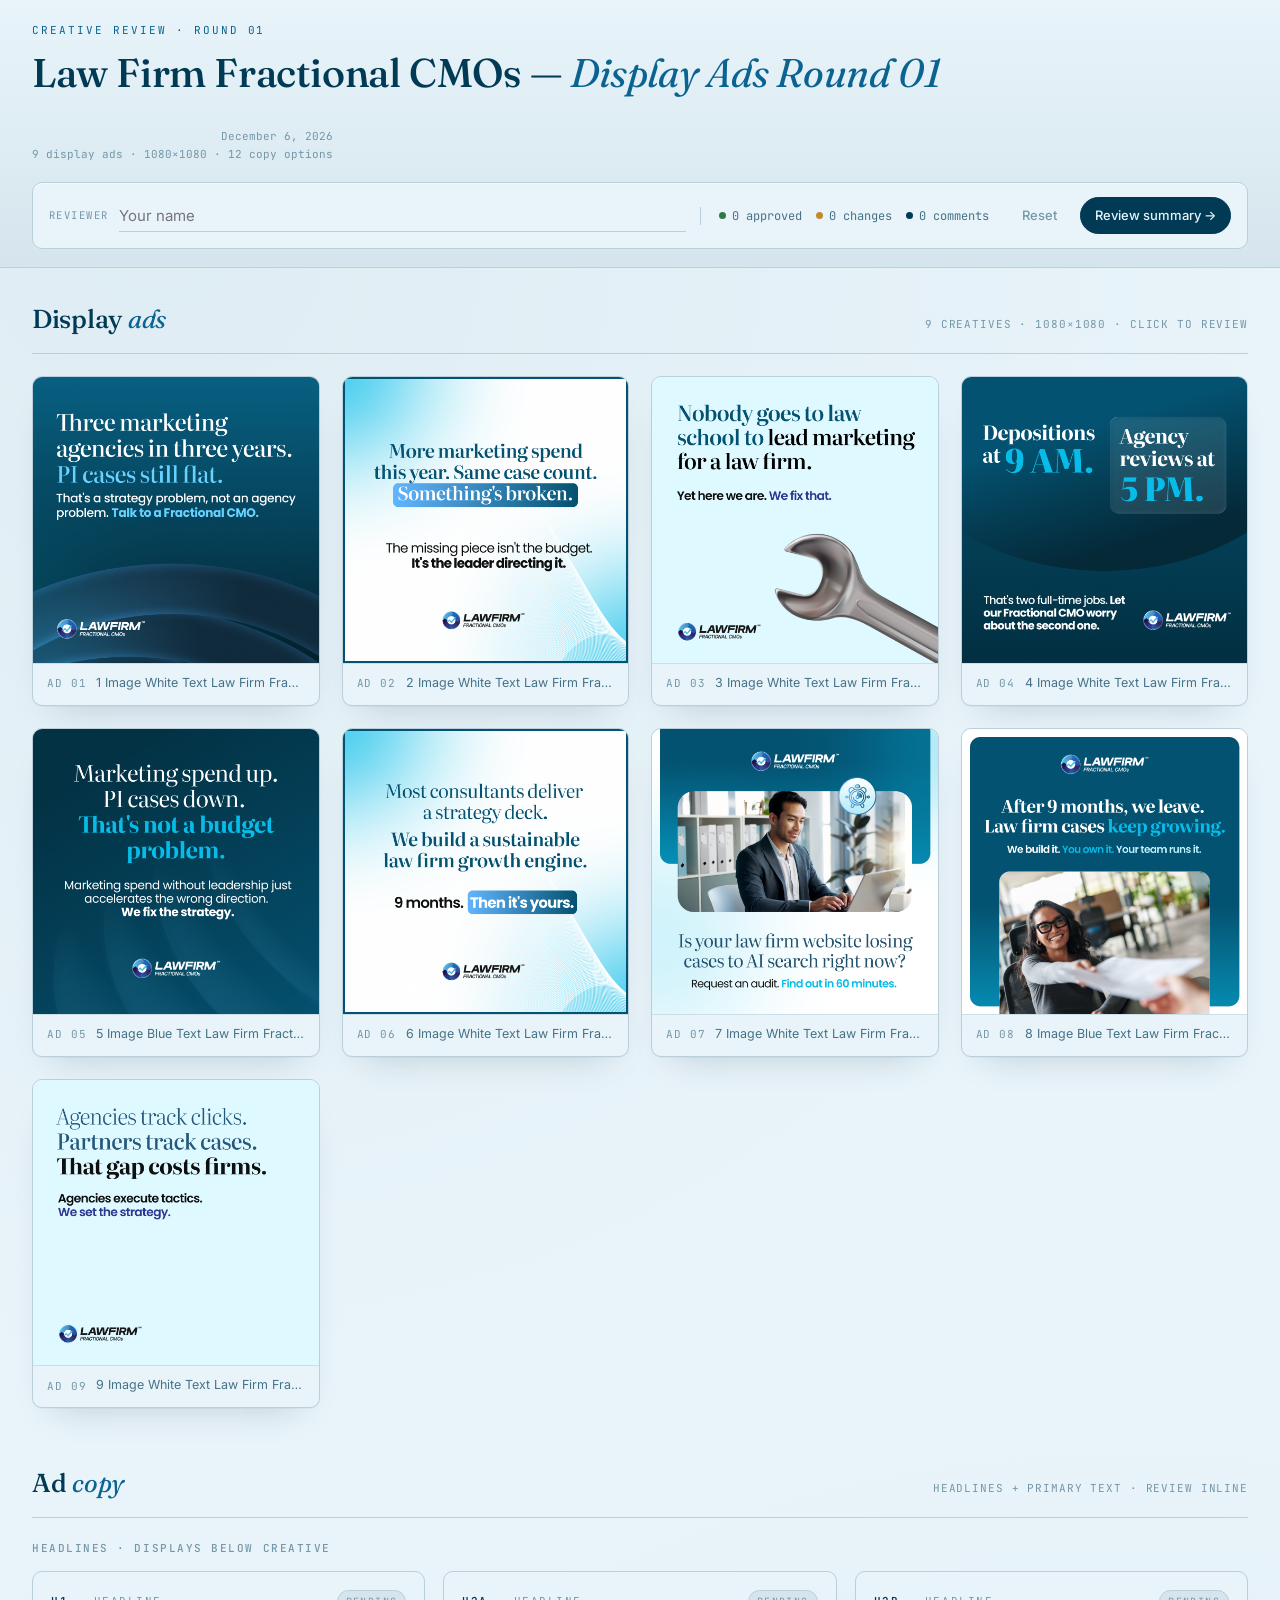
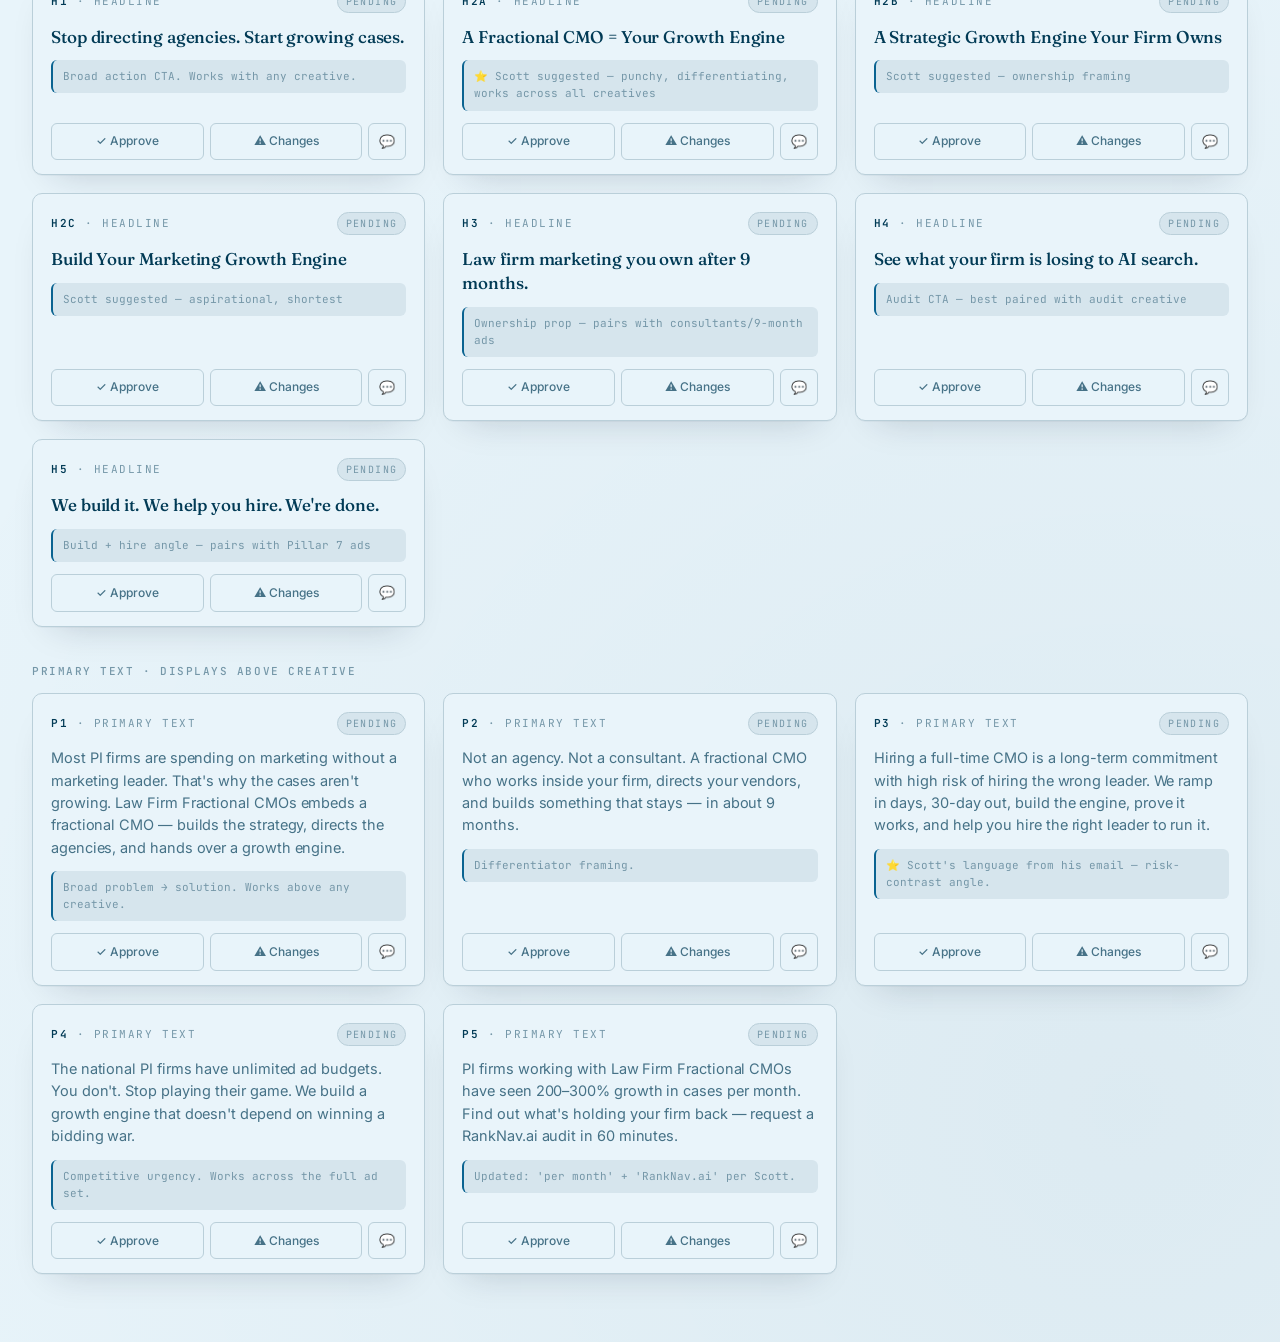
==== commit 74d99787: "Update law-firm-cmo-review-index.html" ====
--- a/Law Firm CMO review page/law-firm-cmo-review-index.html
+++ b/Law Firm CMO review page/law-firm-cmo-review-index.html
@@ -1246,7 +1246,7 @@
   const text = composer.value.trim();
   if (!text) return;
 const author = reviewerInput.value.trim() || "Anonymous";
-
+}
 function refreshPostButton() {
   const postBtn = document.getElementById("btn-post");
   const hasName = !!reviewerInput.value.trim();
